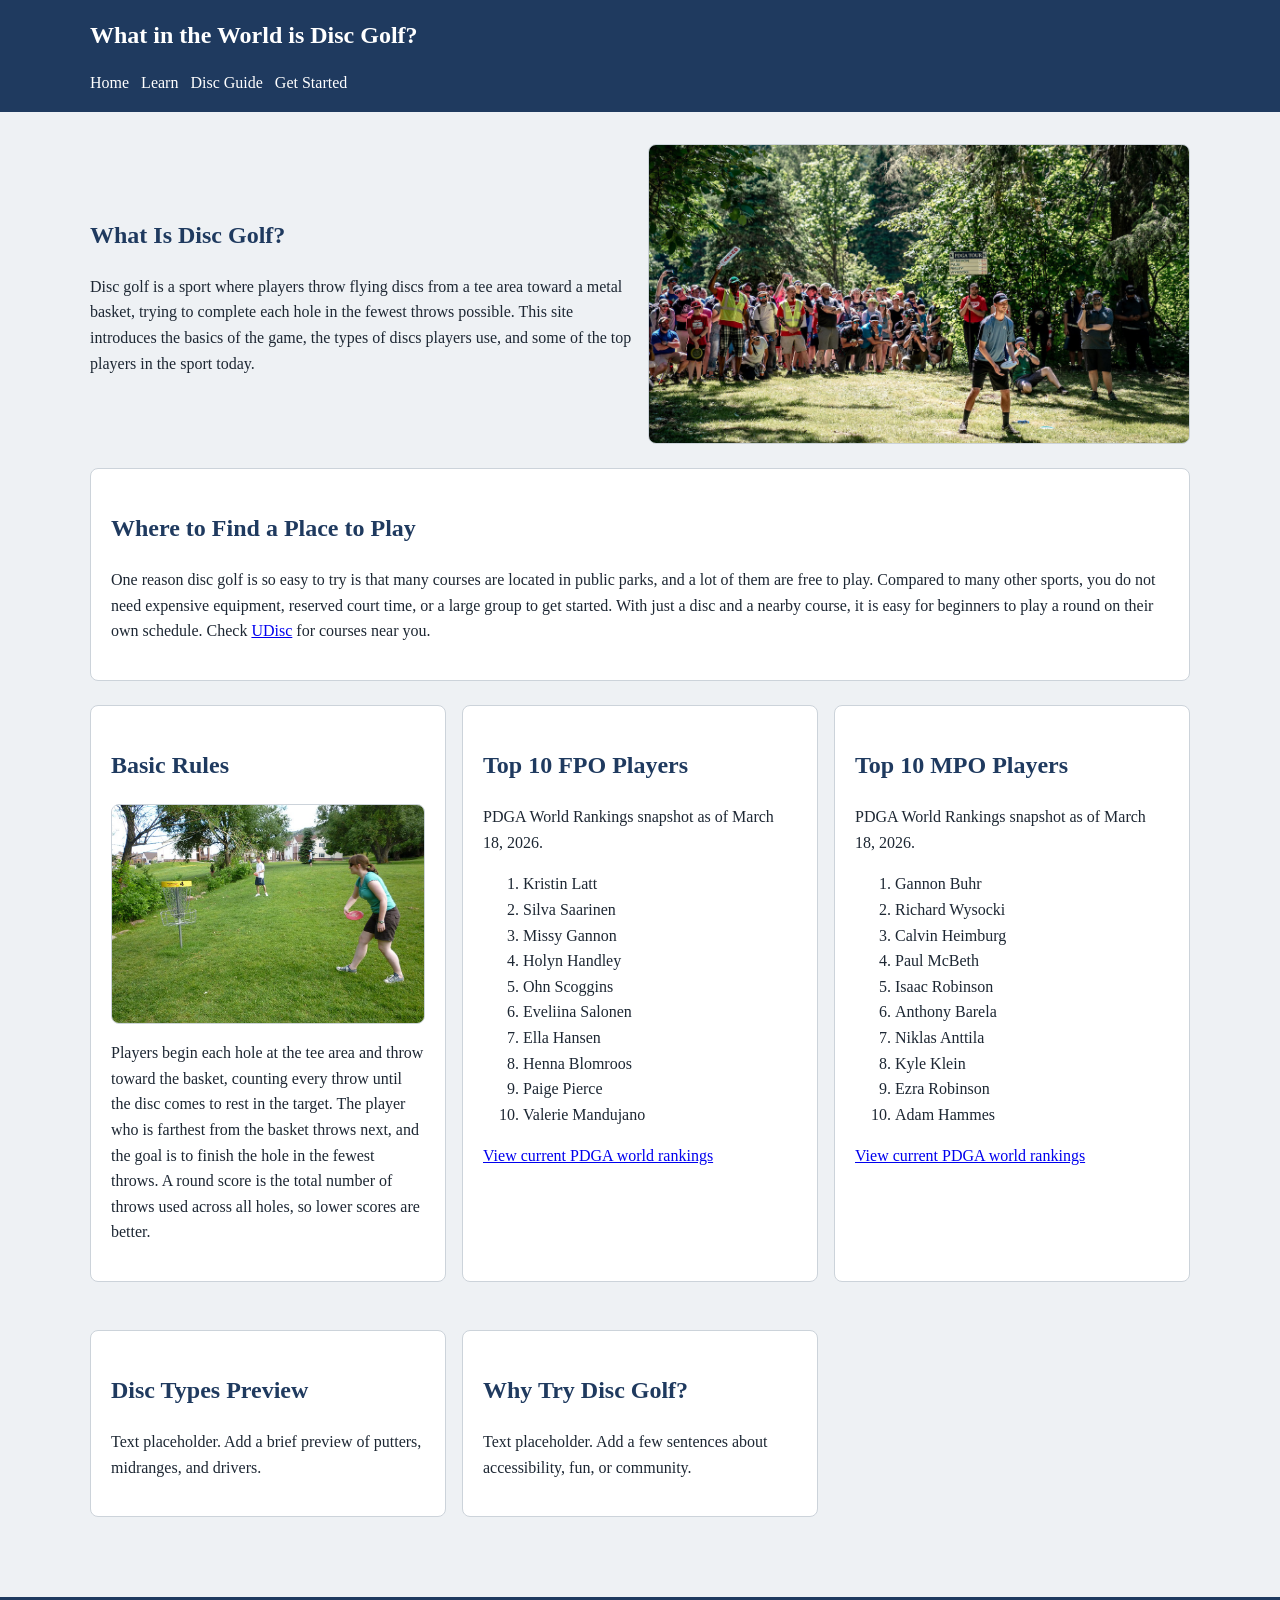
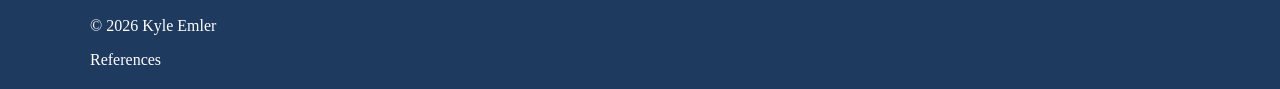
==== project/index.html @ 66f548d1 "working" ====
<!DOCTYPE html>
<html lang="en">
<head>
    <meta charset="UTF-8">
    <meta name="viewport" content="width=device-width, initial-scale=1.0">
    <meta name="description" content="Introduction to disc golf for beginners.">
    <meta name="author" content="Kyle Emler">
    <link rel="stylesheet" href="styles/project.css">
    <title>What in the World is Disc Golf? | Home</title>
</head>
<body>
    <header class="site-header">
        <div class="wrapper">
            <p class="site-title">What in the World is Disc Golf?</p>
            <nav aria-label="Main navigation">
                <ul class="nav-list">
                    <li><a href="index.html">Home</a></li>
                    <li><a href="learn.html">Learn</a></li>
                    <li><a href="discs.html">Disc Guide</a></li>
                    <li><a href="contact.html">Get Started</a></li>
                </ul>
            </nav>
        </div>
    </header>

    <main class="wrapper">
        <section class="hero">
            <div>
                <h1>What Is Disc Golf?</h1>
                <p>Disc golf is a sport where players throw flying discs from a tee area toward a metal basket, trying to complete each hole in the fewest throws possible. This site introduces the basics of the game, the types of discs players use, and some of the top players in the sport today.</p>
            </div>
            <img class="hero-image" src="images/hero-disc-golf.jpg" alt="A disc golfer throwing on a course" loading="lazy">
        </section>

        <section class="content-card">
            <h2>Where to Find a Place to Play</h2>
            <p>One reason disc golf is so easy to try is that many courses are located in public parks, and a lot of them are free to play. Compared to many other sports, you do not need expensive equipment, reserved court time, or a large group to get started. With just a disc and a nearby course, it is easy for beginners to play a round on their own schedule. Check <a href="https://udisc.com/courses" target="_blank" rel="noopener">UDisc</a> for courses near you.</p>
        </section>

        <section class="card-grid">
            <article class="content-card">
                <h2>Basic Rules</h2>
                <img class="card-image" src="images/disc-golf-putting.jpg" alt="A disc golfer putting toward a basket" loading="lazy" width="900" height="675">
                <p>Players begin each hole at the tee area and throw toward the basket, counting every throw until the disc comes to rest in the target. The player who is farthest from the basket throws next, and the goal is to finish the hole in the fewest throws. A round score is the total number of throws used across all holes, so lower scores are better.</p>
            </article>

            <article class="content-card">
                <h2>Top 10 FPO Players</h2>
                <p>PDGA World Rankings snapshot as of March 18, 2026.</p>
                <ol>
                    <li>Kristin Latt</li>
                    <li>Silva Saarinen</li>
                    <li>Missy Gannon</li>
                    <li>Holyn Handley</li>
                    <li>Ohn Scoggins</li>
                    <li>Eveliina Salonen</li>
                    <li>Ella Hansen</li>
                    <li>Henna Blomroos</li>
                    <li>Paige Pierce</li>
                    <li>Valerie Mandujano</li>
                </ol>
                <p><a href="https://www.pdga.com/world-rankings" target="_blank" rel="noopener">View current PDGA world rankings</a></p>
            </article>

            <article class="content-card">
                <h2>Top 10 MPO Players</h2>
                <p>PDGA World Rankings snapshot as of March 18, 2026.</p>
                <ol>
                    <li>Gannon Buhr</li>
                    <li>Richard Wysocki</li>
                    <li>Calvin Heimburg</li>
                    <li>Paul McBeth</li>
                    <li>Isaac Robinson</li>
                    <li>Anthony Barela</li>
                    <li>Niklas Anttila</li>
                    <li>Kyle Klein</li>
                    <li>Ezra Robinson</li>
                    <li>Adam Hammes</li>
                </ol>
                <p><a href="https://www.pdga.com/world-rankings" target="_blank" rel="noopener">View current PDGA world rankings</a></p>
            </article>
        </section>

        <section class="card-grid">
            <article class="content-card">
                <h2>Disc Types Preview</h2>
                <p>Text placeholder. Add a brief preview of putters, midranges, and drivers.</p>
            </article>

            <article class="content-card">
                <h2>Why Try Disc Golf?</h2>
                <p>Text placeholder. Add a few sentences about accessibility, fun, or community.</p>
            </article>
        </section>
    </main>

    <footer class="site-footer">
        <div class="wrapper">
            <p>&copy; <span id="currentyear"></span> Kyle Emler</p>
            <p><a href="references.html" target="_blank" rel="noopener">References</a></p>
        </div>
    </footer>

    <script src="scripts/project.js"></script>
</body>
</html>
---- project/styles/project.css ----
:root {
    --primary-color: #1f3a5f;
    --accent-color: #d9a441;
    --light-color: #eef1f4;
    --white-color: #ffffff;
    --text-color: #1d2733;
}

* {
    box-sizing: border-box;
}

body {
    margin: 0;
    font-family: Georgia, serif;
    line-height: 1.6;
    color: var(--text-color);
    background-color: var(--light-color);
}

img {
    max-width: 100%;
    display: block;
}

.wrapper {
    width: min(1100px, 92%);
    margin: 0 auto;
}

.site-header,
.site-footer {
    background-color: var(--primary-color);
    color: var(--white-color);
    padding: 1rem 0;
}

.site-title {
    margin: 0 0 1rem;
    font-size: 1.5rem;
    font-weight: bold;
}

.nav-list {
    list-style: none;
    margin: 0;
    padding: 0;
    display: flex;
    flex-direction: column;
    gap: 0.75rem;
}

.nav-list a,
.site-footer a {
    color: var(--white-color);
    text-decoration: none;
}

main {
    padding: 2rem 0;
}

.hero,
.card-grid {
    display: grid;
    gap: 1rem;
    margin-bottom: 1.5rem;
}

.page-heading,
.content-card {
    background-color: var(--white-color);
    border: 1px solid #ccd3da;
    border-radius: 8px;
    padding: 1.25rem;
    margin-bottom: 1.5rem;
}

.content-card h2,
.page-heading h1,
.hero h1 {
    color: var(--primary-color);
}

.card-image {
    width: 100%;
    height: 220px;
    object-fit: cover;
    border-radius: 8px;
    margin: 0 0 1rem;
    border: 1px solid #ccd3da;
}

.hero-image {
    width: 100%;
    height: 300px;
    object-fit: cover;
    border-radius: 8px;
    border: 1px solid #ccd3da;
}

.image-placeholder {
    min-height: 180px;
    display: grid;
    place-items: center;
    padding: 1rem;
    margin: 1rem 0;
    border: 2px dashed var(--accent-color);
    background-color: #faf7ef;
    color: var(--primary-color);
    text-align: center;
}

form {
    display: grid;
    gap: 0.75rem;
}

input,
select,
textarea,
button {
    font: inherit;
    padding: 0.75rem;
}

button {
    border: none;
    background-color: var(--accent-color);
    color: #1b1b1b;
    cursor: pointer;
}

.site-footer .wrapper {
    display: flex;
    flex-direction: column;
    gap: 0.5rem;
}

.site-footer p {
    margin: 0;
}

@media (min-width: 700px) {
    .nav-list {
        flex-direction: row;
        flex-wrap: wrap;
    }

    .hero {
        grid-template-columns: 1fr 1fr;
        align-items: center;
    }

    .card-grid {
        grid-template-columns: repeat(2, 1fr);
    }
}

@media (min-width: 900px) {
    .card-grid {
        grid-template-columns: repeat(3, 1fr);
    }
}
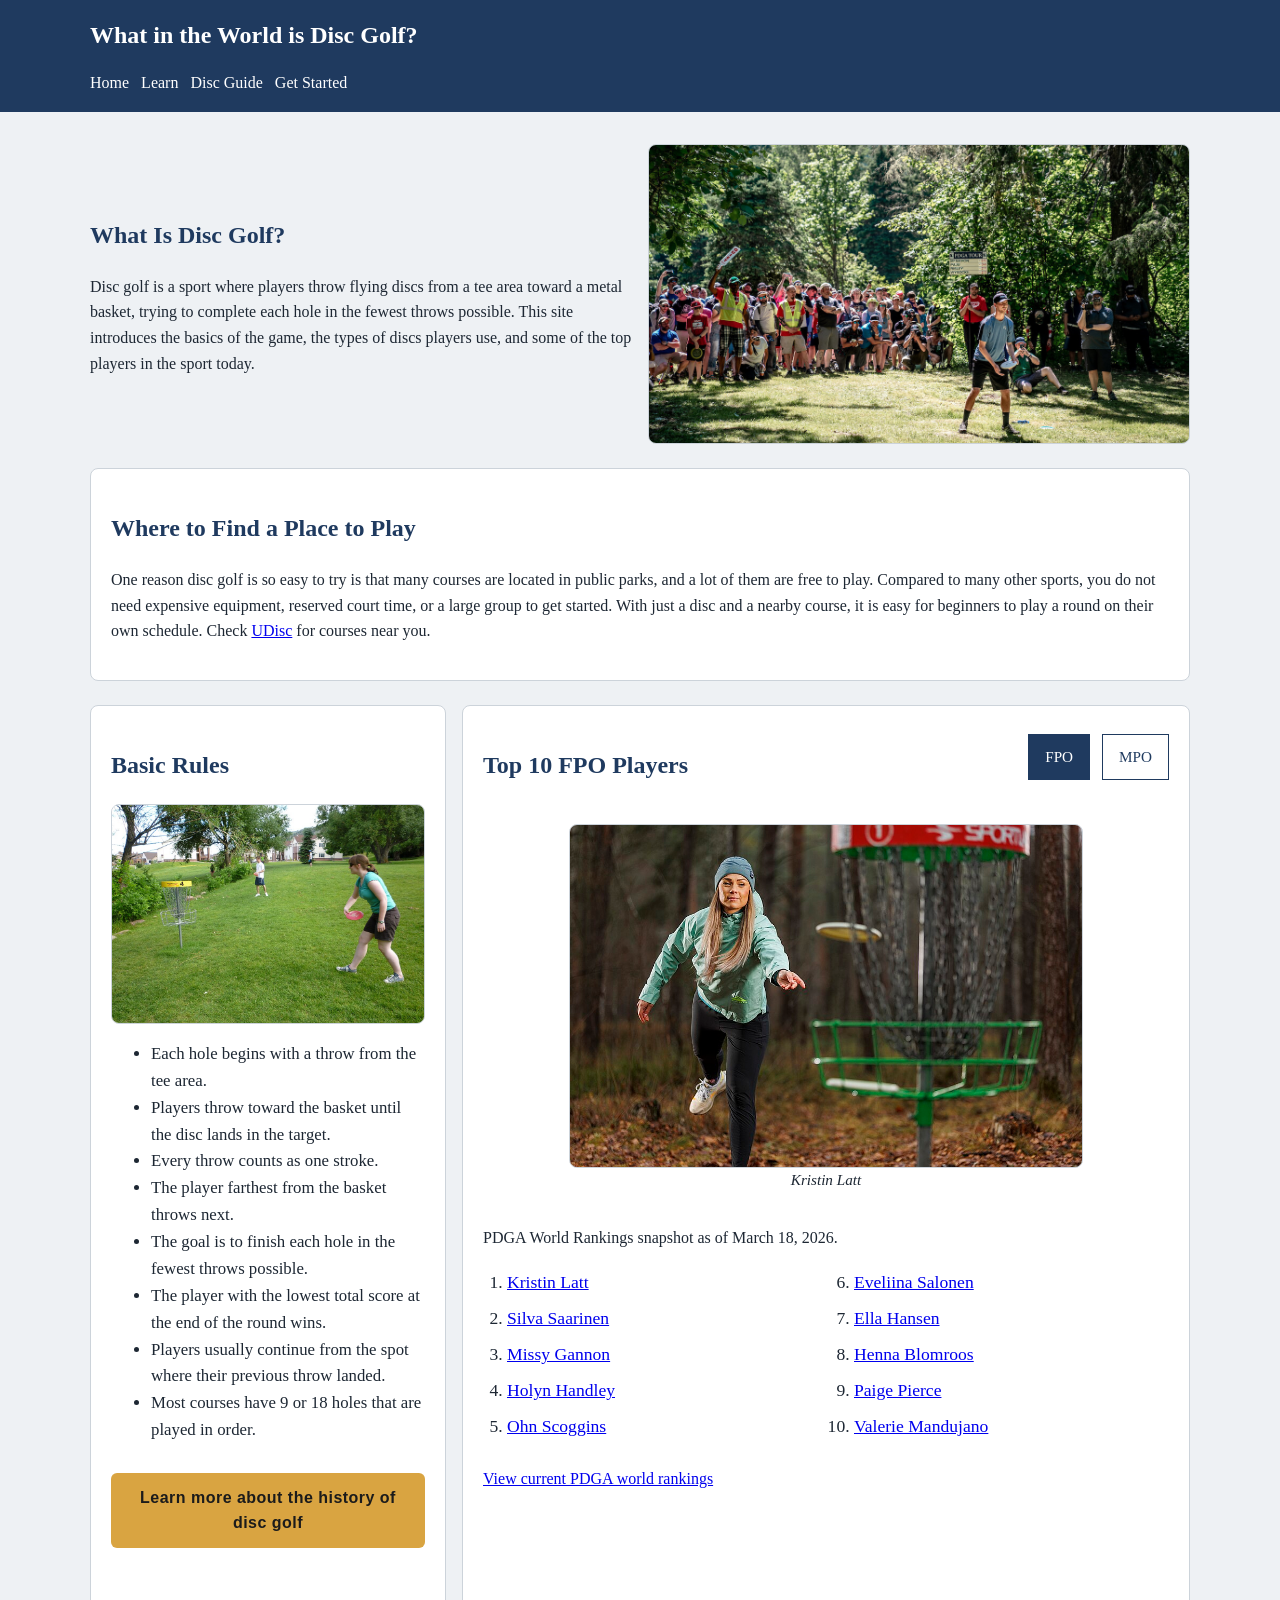
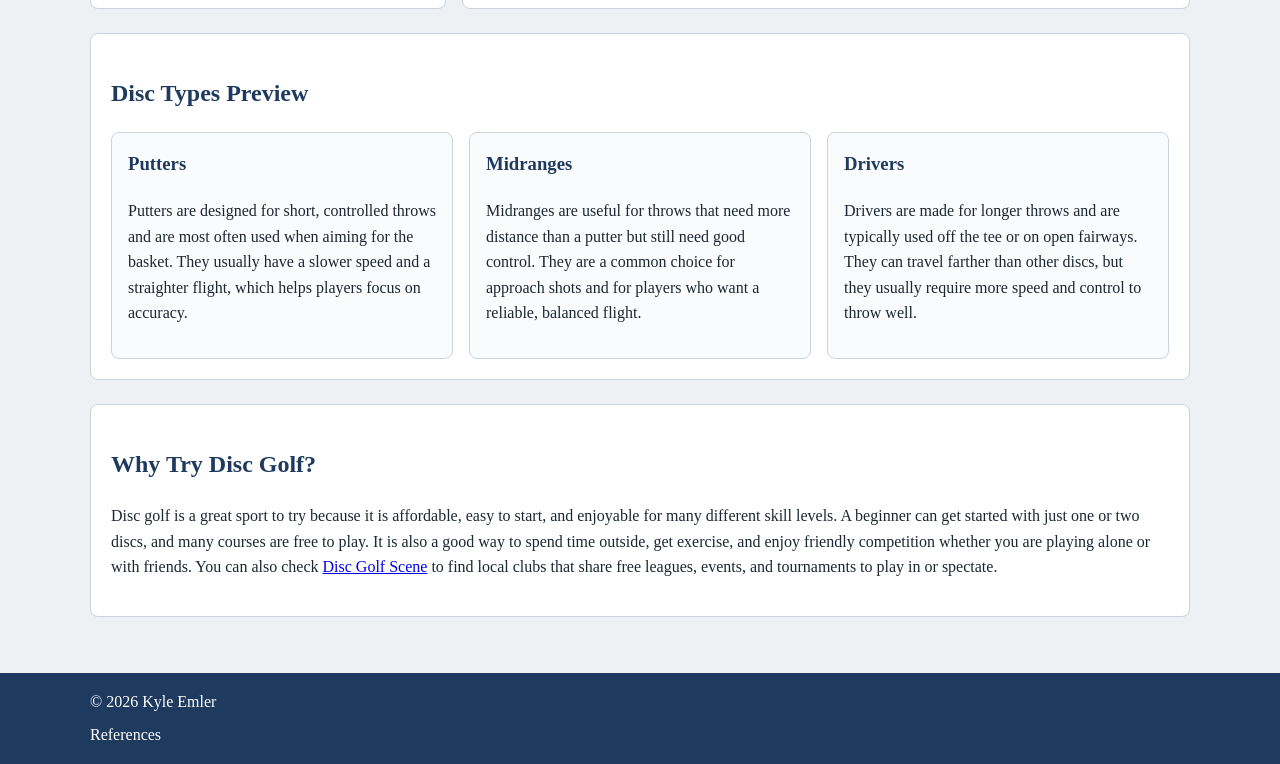
==== commit d81f5e08: "commit" ====
--- a/project/index.html
+++ b/project/index.html
@@ -38,59 +38,67 @@
         </section>
 
         <section class="card-grid">
-            <article class="content-card">
+            <article class="content-card rules-card">
                 <h2>Basic Rules</h2>
                 <img class="card-image" src="images/disc-golf-putting.jpg" alt="A disc golfer putting toward a basket" loading="lazy" width="900" height="675">
-                <p>Players begin each hole at the tee area and throw toward the basket, counting every throw until the disc comes to rest in the target. The player who is farthest from the basket throws next, and the goal is to finish the hole in the fewest throws. A round score is the total number of throws used across all holes, so lower scores are better.</p>
+                <ul>
+                    <li>Each hole begins with a throw from the tee area.</li>
+                    <li>Players throw toward the basket until the disc lands in the target.</li>
+                    <li>Every throw counts as one stroke.</li>
+                    <li>The player farthest from the basket throws next.</li>
+                    <li>The goal is to finish each hole in the fewest throws possible.</li>
+                    <li>The player with the lowest total score at the end of the round wins.</li>
+                    <li>Players usually continue from the spot where their previous throw landed.</li>
+                    <li>Most courses have 9 or 18 holes that are played in order.</li>
+                </ul>
+                <p><a class="button-link" href="learn.html">Learn more about the history of disc golf</a></p>
             </article>
 
-            <article class="content-card">
-                <h2>Top 10 FPO Players</h2>
-                <p>PDGA World Rankings snapshot as of March 18, 2026.</p>
-                <ol>
-                    <li>Kristin Latt</li>
-                    <li>Silva Saarinen</li>
-                    <li>Missy Gannon</li>
-                    <li>Holyn Handley</li>
-                    <li>Ohn Scoggins</li>
-                    <li>Eveliina Salonen</li>
-                    <li>Ella Hansen</li>
-                    <li>Henna Blomroos</li>
-                    <li>Paige Pierce</li>
-                    <li>Valerie Mandujano</li>
-                </ol>
-                <p><a href="https://www.pdga.com/world-rankings" target="_blank" rel="noopener">View current PDGA world rankings</a></p>
-            </article>
-
-            <article class="content-card">
-                <h2>Top 10 MPO Players</h2>
-                <p>PDGA World Rankings snapshot as of March 18, 2026.</p>
-                <ol>
-                    <li>Gannon Buhr</li>
-                    <li>Richard Wysocki</li>
-                    <li>Calvin Heimburg</li>
-                    <li>Paul McBeth</li>
-                    <li>Isaac Robinson</li>
-                    <li>Anthony Barela</li>
-                    <li>Niklas Anttila</li>
-                    <li>Kyle Klein</li>
-                    <li>Ezra Robinson</li>
-                    <li>Adam Hammes</li>
-                </ol>
-                <p><a href="https://www.pdga.com/world-rankings" target="_blank" rel="noopener">View current PDGA world rankings</a></p>
+            <article class="content-card leaderboard-card">
+                <div class="leaderboard-layout">
+                    <div class="leaderboard-top">
+                        <h2 id="leaderboard-heading">Top 10 FPO Players</h2>
+                        <div class="toggle-group" aria-label="Leaderboard division selector">
+                            <button class="toggle-button is-active" type="button" data-division="fpo">FPO</button>
+                            <button class="toggle-button" type="button" data-division="mpo">MPO</button>
+                        </div>
+                    </div>
+                    <figure class="leaderboard-figure">
+                        <img id="leaderboard-image" class="card-image leaderboard-image" src="images/kristin-latt.jpg" alt="Kristin Latt at a disc golf event" loading="lazy" width="900" height="675">
+                        <figcaption id="leaderboard-caption" class="leaderboard-caption">Kristin Latt</figcaption>
+                    </figure>
+                    <div class="leaderboard-details">
+                        <p id="leaderboard-date">PDGA World Rankings snapshot as of March 18, 2026.</p>
+                        <ol id="leaderboard-list"></ol>
+                        <p><a href="https://www.pdga.com/world-rankings" target="_blank" rel="noopener">View current PDGA world rankings</a></p>
+                    </div>
+                </div>
             </article>
         </section>
 
-        <section class="card-grid">
-            <article class="content-card">
-                <h2>Disc Types Preview</h2>
-                <p>Text placeholder. Add a brief preview of putters, midranges, and drivers.</p>
-            </article>
+        <section class="content-card full-width-card">
+            <h2>Disc Types Preview</h2>
+            <div class="three-column-preview">
+                <article class="preview-column">
+                    <h3>Putters</h3>
+                    <p>Putters are designed for short, controlled throws and are most often used when aiming for the basket. They usually have a slower speed and a straighter flight, which helps players focus on accuracy.</p>
+                </article>
 
-            <article class="content-card">
-                <h2>Why Try Disc Golf?</h2>
-                <p>Text placeholder. Add a few sentences about accessibility, fun, or community.</p>
-            </article>
+                <article class="preview-column">
+                    <h3>Midranges</h3>
+                    <p>Midranges are useful for throws that need more distance than a putter but still need good control. They are a common choice for approach shots and for players who want a reliable, balanced flight.</p>
+                </article>
+
+                <article class="preview-column">
+                    <h3>Drivers</h3>
+                    <p>Drivers are made for longer throws and are typically used off the tee or on open fairways. They can travel farther than other discs, but they usually require more speed and control to throw well.</p>
+                </article>
+            </div>
+        </section>
+
+        <section class="content-card full-width-card">
+            <h2>Why Try Disc Golf?</h2>
+            <p>Disc golf is a great sport to try because it is affordable, easy to start, and enjoyable for many different skill levels. A beginner can get started with just one or two discs, and many courses are free to play. It is also a good way to spend time outside, get exercise, and enjoy friendly competition whether you are playing alone or with friends. You can also check <a href="https://www.discgolfscene.com/clubs" target="_blank" rel="noopener">Disc Golf Scene</a> to find local clubs that share free leagues, events, and tournaments to play in or spectate.</p>
         </section>
     </main>
 
--- a/project/styles/project.css
+++ b/project/styles/project.css
@@ -67,6 +67,10 @@
     margin-bottom: 1.5rem;
 }
 
+.card-grid {
+    align-items: stretch;
+}
+
 .page-heading,
 .content-card {
     background-color: var(--white-color);
@@ -82,6 +86,127 @@
     color: var(--primary-color);
 }
 
+.card-grid .content-card {
+    height: 100%;
+}
+
+.leaderboard-card {
+    grid-column: span 2;
+}
+
+.full-width-card {
+    margin-bottom: 1.5rem;
+}
+
+.rules-card ul {
+    font-size: 1.05rem;
+}
+
+.leaderboard-layout {
+    display: grid;
+    gap: 1rem;
+}
+
+.leaderboard-top,
+.leaderboard-figure,
+.leaderboard-details {
+    grid-column: 1 / -1;
+}
+
+.leaderboard-top {
+    display: flex;
+    justify-content: space-between;
+    align-items: center;
+    flex-wrap: wrap;
+    gap: 0.75rem;
+}
+
+.leaderboard-figure {
+    margin: 0;
+    text-align: center;
+}
+
+.leaderboard-image.card-image {
+    width: 75%;
+    margin: .25rem auto;
+    height: auto;
+    object-fit: contain;
+    background-color: #f5f7fa;
+}
+
+.leaderboard-caption {
+    margin: -0.25rem 0 0;
+    font-size: 0.95rem;
+    font-style: italic;
+    text-align: center;
+}
+
+.leaderboard-details {
+    text-align: left;
+}
+
+#leaderboard-list {
+    columns: 2;
+    column-gap: 2rem;
+    padding-left: 1.5rem;
+    font-size: 1.1rem;
+}
+
+#leaderboard-list li {
+    break-inside: avoid;
+    margin-bottom: 0.5rem;
+}
+
+.toggle-group {
+    display: flex;
+    gap: 0.75rem;
+    margin-bottom: 1rem;
+}
+
+.toggle-button {
+    border: 1px solid var(--primary-color);
+    background-color: var(--white-color);
+    color: var(--primary-color);
+    font-size: 0.95rem;
+    padding: 0.6rem 1rem;
+}
+
+.toggle-button.is-active {
+    background-color: var(--primary-color);
+    color: var(--white-color);
+}
+
+.button-link {
+    display: inline-block;
+    margin-top: 0.75rem;
+    padding: 0.75rem 1rem;
+    border-radius: 6px;
+    background-color: var(--accent-color);
+    color: #1b1b1b;
+    text-decoration: none;
+    text-align: center;
+    font-family: "Trebuchet MS", Verdana, sans-serif;
+    font-weight: bold;
+    letter-spacing: 0.03em;
+}
+
+.three-column-preview {
+    display: grid;
+    gap: 1rem;
+}
+
+.preview-column {
+    border: 1px solid #ccd3da;
+    border-radius: 8px;
+    padding: 1rem;
+    background-color: #fafbfd;
+}
+
+.preview-column h3 {
+    margin-top: 0;
+    color: var(--primary-color);
+}
+
 .card-image {
     width: 100%;
     height: 220px;
@@ -91,6 +216,11 @@
     border: 1px solid #ccd3da;
 }
 
+.full-image.card-image {
+    height: auto;
+    object-fit: contain;
+}
+
 .hero-image {
     width: 100%;
     height: 300px;
@@ -141,6 +271,12 @@
     margin: 0;
 }
 
+@media (max-width: 699px) {
+    .leaderboard-card {
+        grid-column: auto;
+    }
+}
+
 @media (min-width: 700px) {
     .nav-list {
         flex-direction: row;
@@ -155,10 +291,18 @@
     .card-grid {
         grid-template-columns: repeat(2, 1fr);
     }
+
+    .leaderboard-layout {
+        align-items: start;
+    }
 }
 
 @media (min-width: 900px) {
     .card-grid {
         grid-template-columns: repeat(3, 1fr);
     }
-}
+
+    .three-column-preview {
+        grid-template-columns: repeat(3, 1fr);
+    }
+}
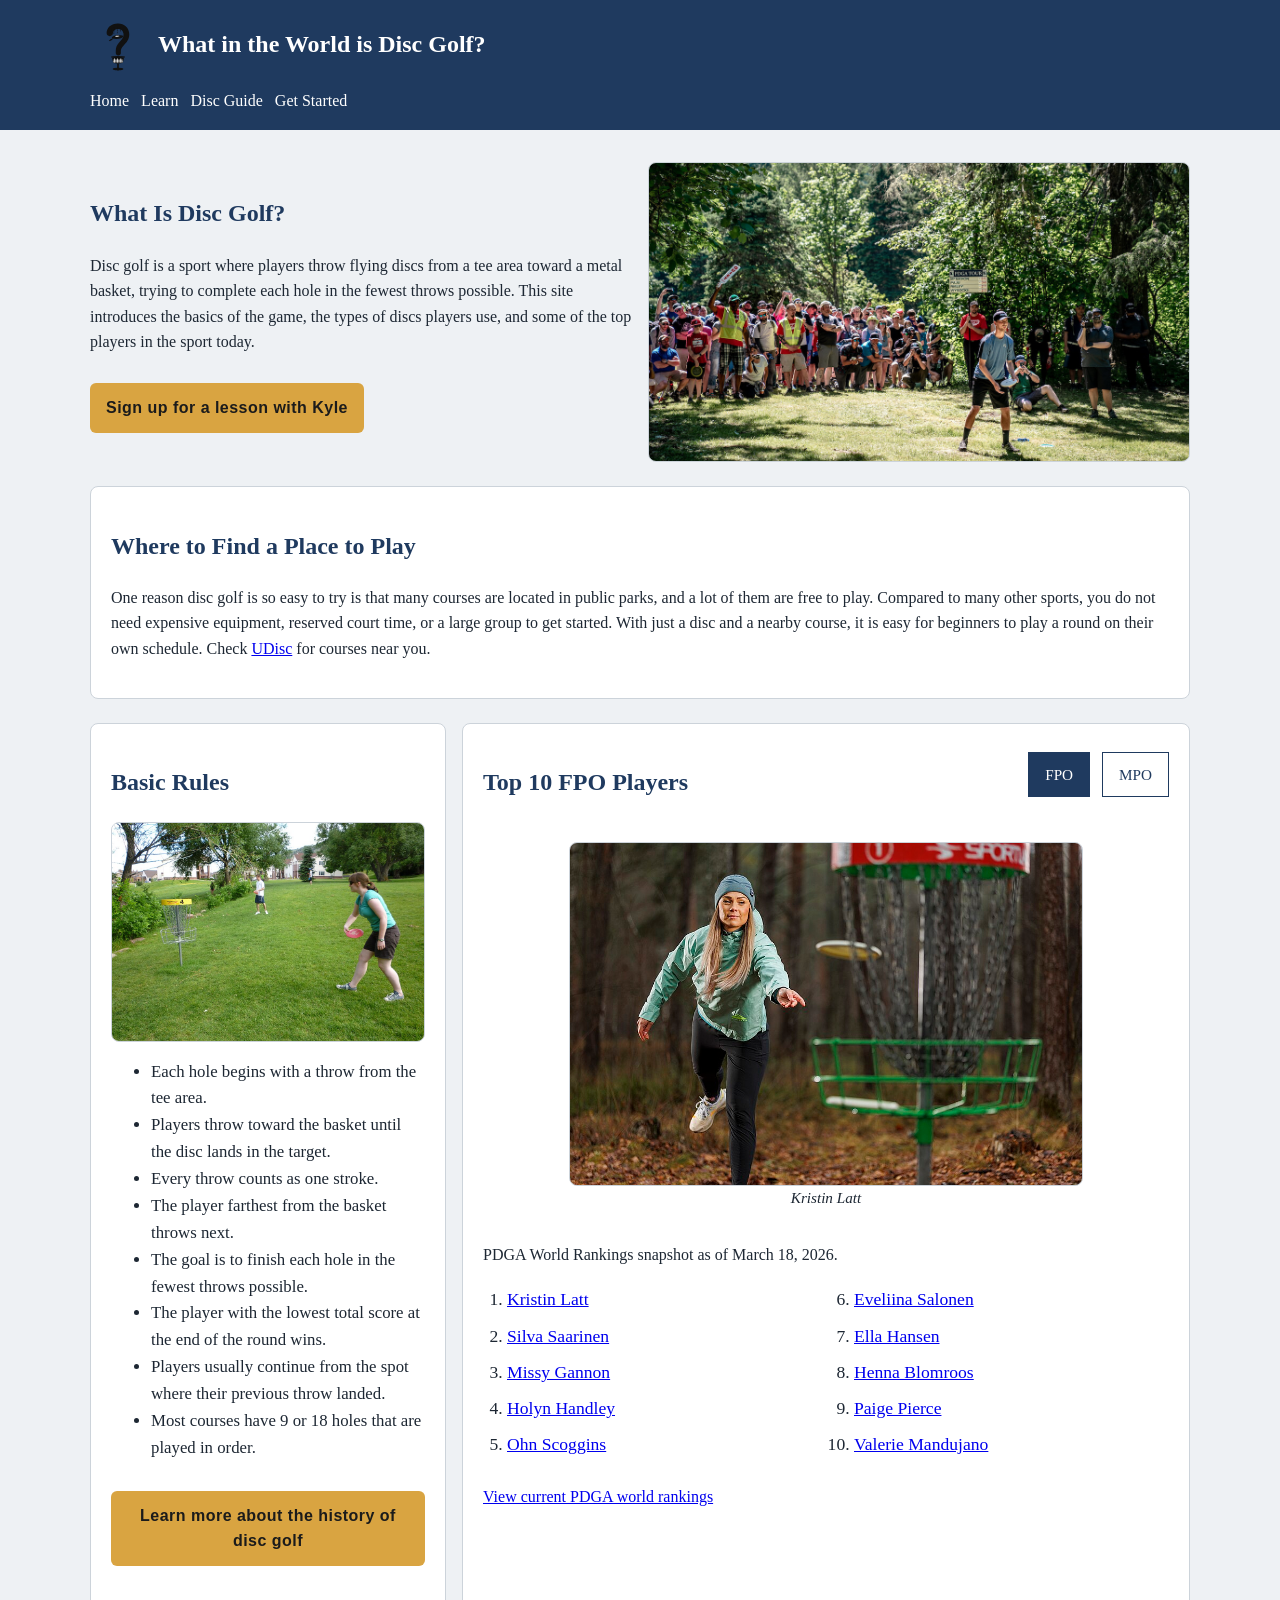
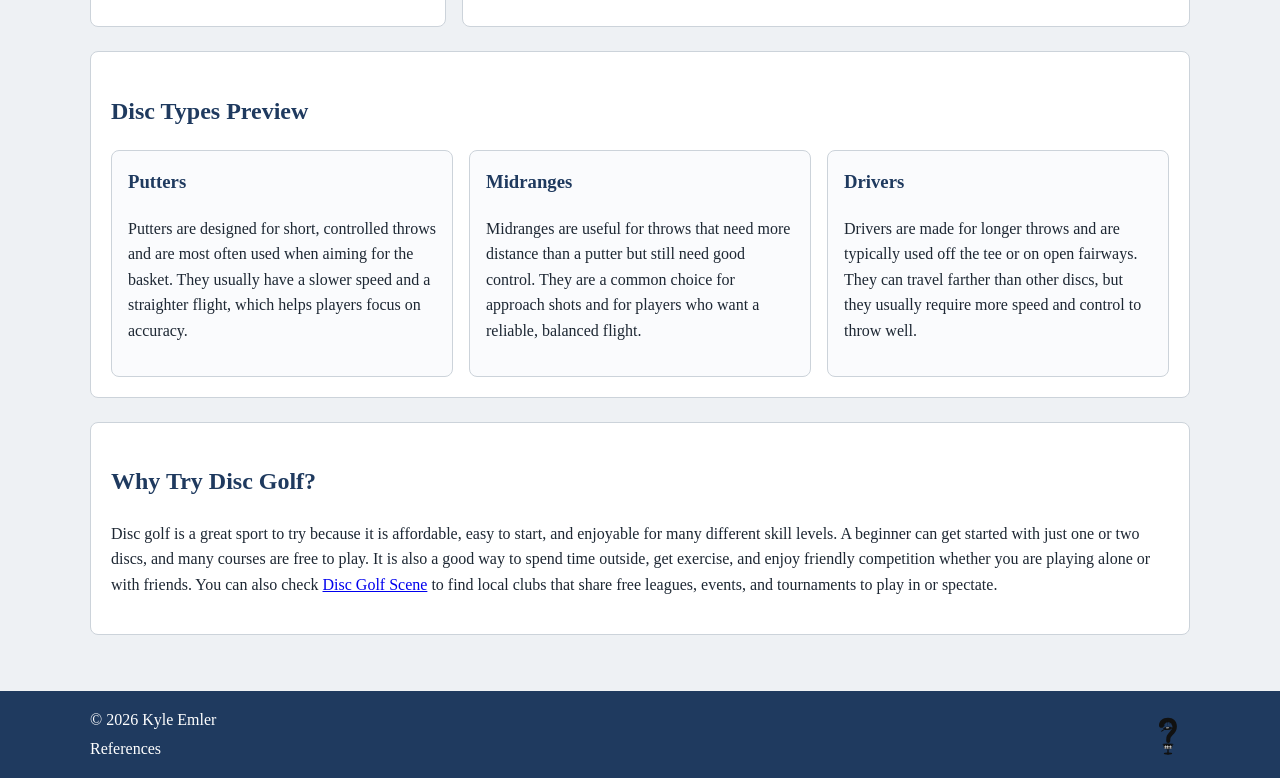
==== commit 5237c4d5: "all done" ====
--- a/project/index.html
+++ b/project/index.html
@@ -11,10 +11,13 @@
 <body>
     <header class="site-header">
         <div class="wrapper">
-            <p class="site-title">What in the World is Disc Golf?</p>
+            <a class="brand" href="index.html">
+                <img class="site-logo" src="images/disc_golf_question_mark_logo.svg" alt="Disc golf basket and question mark logo">
+                <p class="site-title">What in the World is Disc Golf?</p>
+            </a>
             <nav aria-label="Main navigation">
                 <ul class="nav-list">
-                    <li><a href="index.html">Home</a></li>
+                    <li><a href="index.html" aria-current="page">Home</a></li>
                     <li><a href="learn.html">Learn</a></li>
                     <li><a href="discs.html">Disc Guide</a></li>
                     <li><a href="contact.html">Get Started</a></li>
@@ -28,6 +31,7 @@
             <div>
                 <h1>What Is Disc Golf?</h1>
                 <p>Disc golf is a sport where players throw flying discs from a tee area toward a metal basket, trying to complete each hole in the fewest throws possible. This site introduces the basics of the game, the types of discs players use, and some of the top players in the sport today.</p>
+                <p><a class="button-link" href="contact.html">Sign up for a lesson with Kyle</a></p>
             </div>
             <img class="hero-image" src="images/hero-disc-golf.jpg" alt="A disc golfer throwing on a course" loading="lazy">
         </section>
@@ -104,8 +108,11 @@
 
     <footer class="site-footer">
         <div class="wrapper">
-            <p>&copy; <span id="currentyear"></span> Kyle Emler</p>
-            <p><a href="references.html" target="_blank" rel="noopener">References</a></p>
+            <div class="footer-text">
+                <p>&copy; <span id="currentyear"></span> Kyle Emler</p>
+                <p><a href="references.html" target="_blank" rel="noopener">References</a></p>
+            </div>
+            <img class="footer-logo" src="images/disc_golf_question_mark_logo.svg" alt="">
         </div>
     </footer>
 
--- a/project/styles/project.css
+++ b/project/styles/project.css
@@ -36,9 +36,31 @@
 }
 
 .site-title {
-    margin: 0 0 1rem;
+    margin: 0;
     font-size: 1.5rem;
     font-weight: bold;
+}
+
+.brand {
+    display: flex;
+    align-items: center;
+    gap: 0.75rem;
+    margin-bottom: 1rem;
+    color: inherit;
+    text-decoration: none;
+}
+
+.site-logo {
+    width: 56px;
+    height: 56px;
+    object-fit: contain;
+    background: transparent;
+}
+
+.footer-logo {
+    width: 44px;
+    height: 44px;
+    object-fit: contain;
 }
 
 .nav-list {
@@ -216,6 +238,12 @@
     border: 1px solid #ccd3da;
 }
 
+.disc-product-image {
+    background-color: #ffffff;
+    object-fit: contain;
+    padding: 0.75rem;
+}
+
 .full-image.card-image {
     height: auto;
     object-fit: contain;
@@ -229,21 +257,33 @@
     border: 1px solid #ccd3da;
 }
 
-.image-placeholder {
-    min-height: 180px;
-    display: grid;
-    place-items: center;
-    padding: 1rem;
-    margin: 1rem 0;
-    border: 2px dashed var(--accent-color);
-    background-color: #faf7ef;
-    color: var(--primary-color);
+form {
+    display: grid;
+    gap: 0.75rem;
+}
+
+.form-fieldset {
+    margin: 0;
+    padding: 0;
+    border: none;
+    display: grid;
+    gap: 0.5rem;
+}
+
+.lesson-figure {
+    margin: 0;
     text-align: center;
 }
 
-form {
-    display: grid;
-    gap: 0.75rem;
+.lesson-photo {
+    max-width: 700px;
+    margin-left: auto;
+    margin-right: auto;
+}
+
+.required-mark {
+    color: #b30000;
+    font-weight: bold;
 }
 
 input,
@@ -263,12 +303,24 @@
 
 .site-footer .wrapper {
     display: flex;
+    flex-direction: row;
+    align-items: center;
+    justify-content: flex-start;
+    gap: 0.5rem;
+}
+
+.footer-text {
+    display: flex;
     flex-direction: column;
-    gap: 0.5rem;
+    gap: 0.25rem;
 }
 
 .site-footer p {
     margin: 0;
+}
+
+.footer-logo {
+    margin-left: auto;
 }
 
 @media (max-width: 699px) {
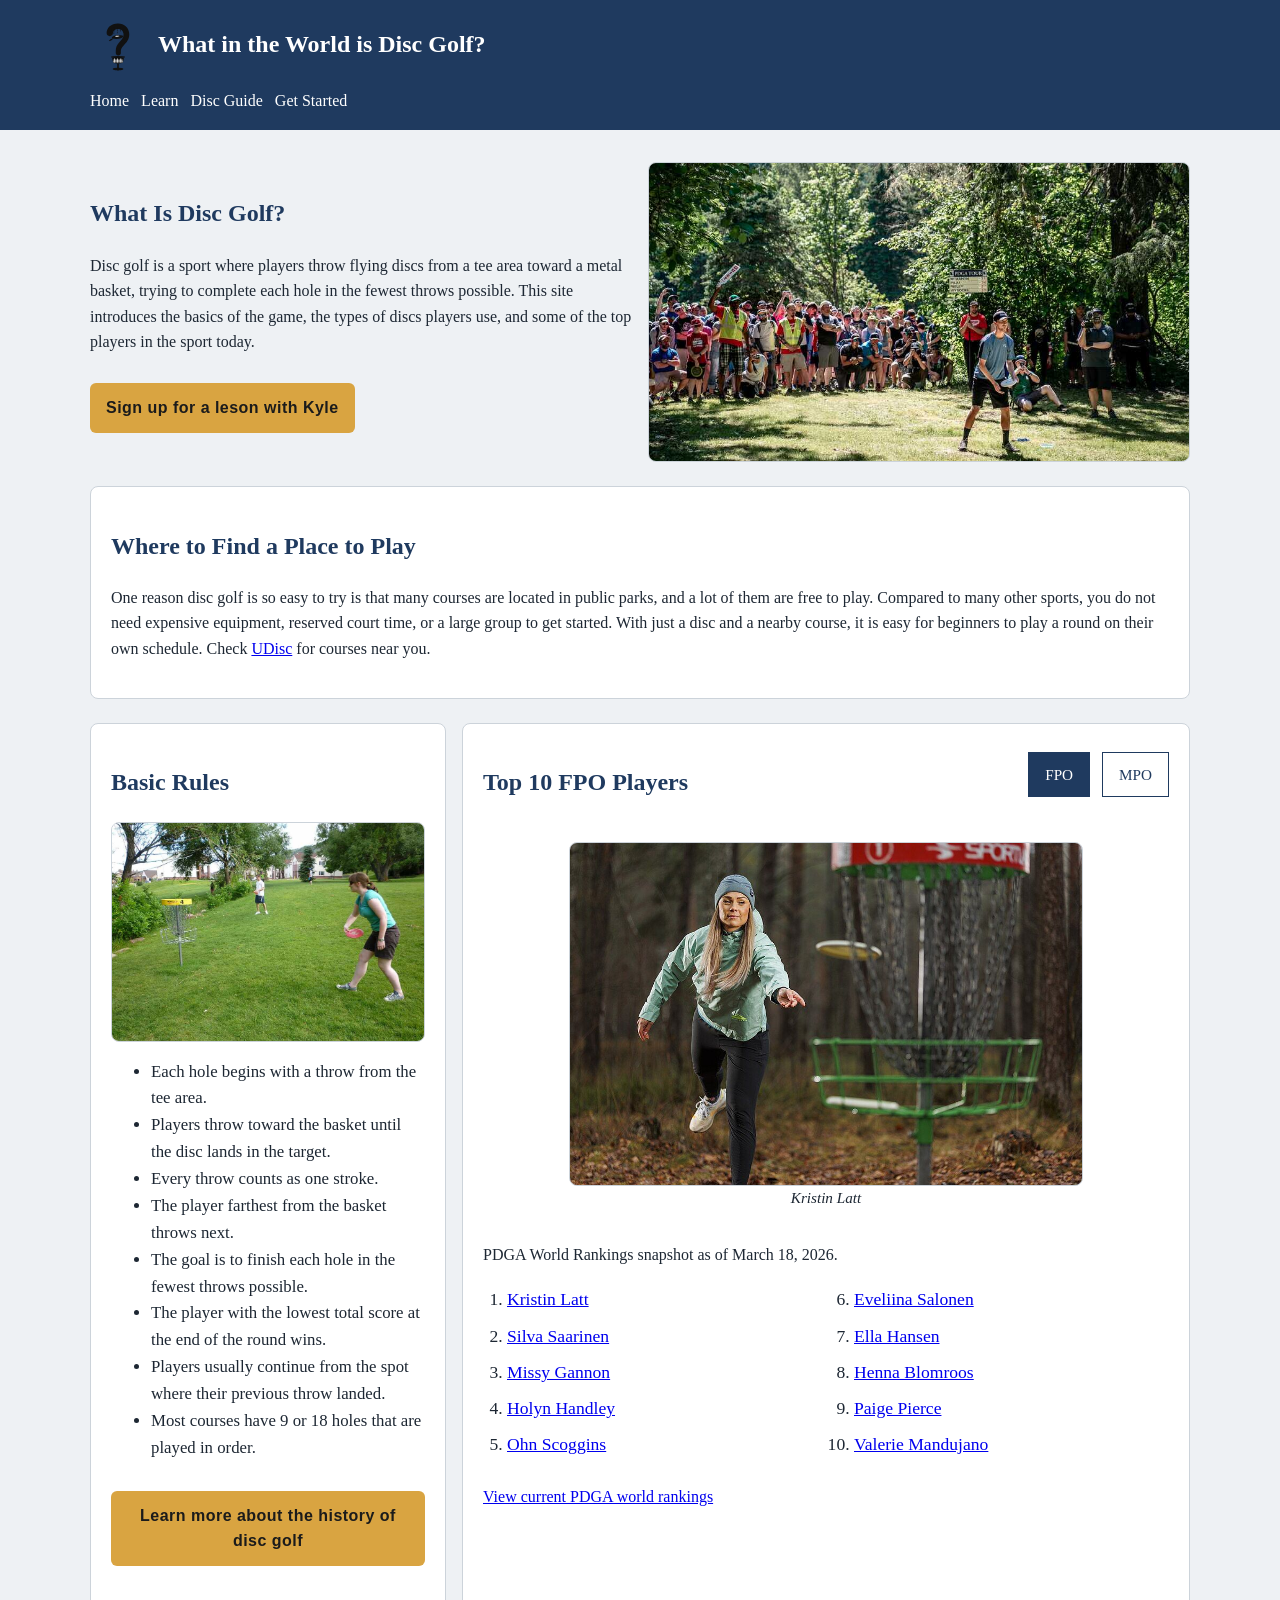
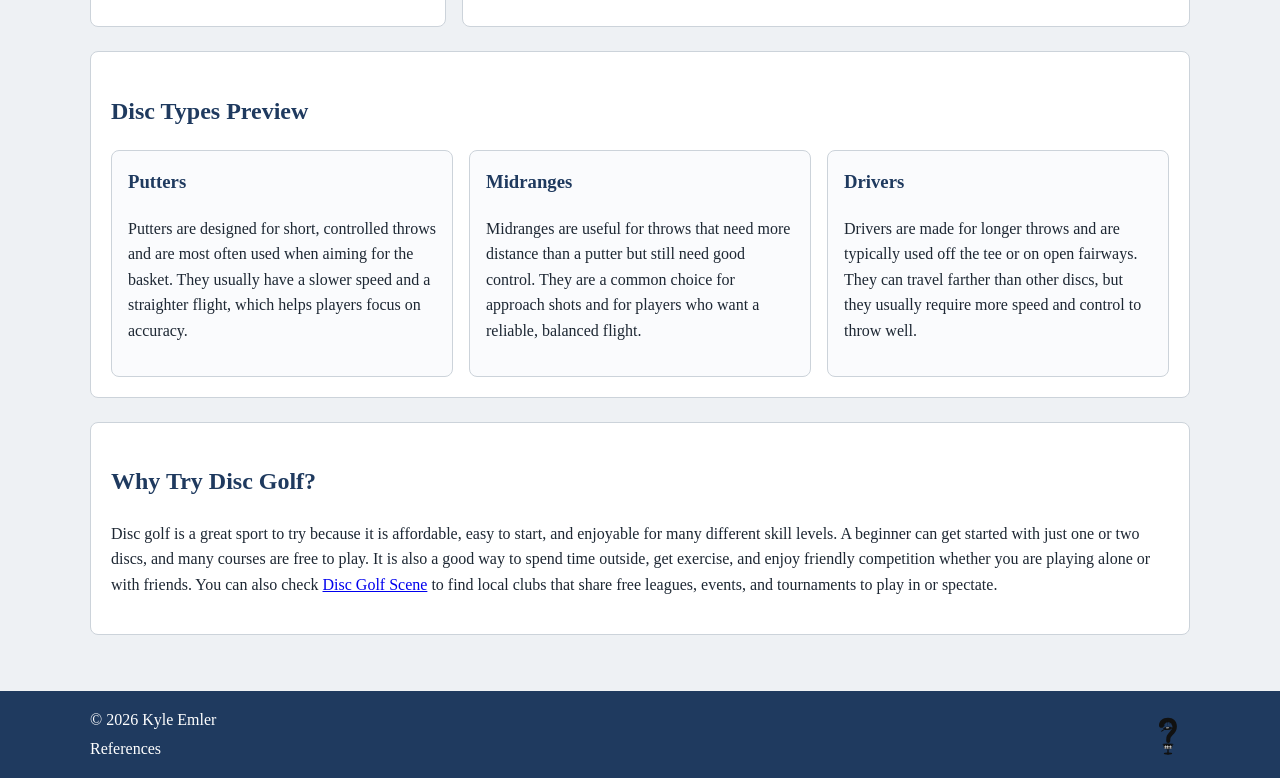
==== commit eb912c20: "all done" ====
--- a/project/index.html
+++ b/project/index.html
@@ -16,7 +16,7 @@
                 <p class="site-title">What in the World is Disc Golf?</p>
             </a>
             <nav aria-label="Main navigation">
-                <ul class="nav-list">
+                <ul class="nav">
                     <li><a href="index.html" aria-current="page">Home</a></li>
                     <li><a href="learn.html">Learn</a></li>
                     <li><a href="discs.html">Disc Guide</a></li>
@@ -31,7 +31,7 @@
             <div>
                 <h1>What Is Disc Golf?</h1>
                 <p>Disc golf is a sport where players throw flying discs from a tee area toward a metal basket, trying to complete each hole in the fewest throws possible. This site introduces the basics of the game, the types of discs players use, and some of the top players in the sport today.</p>
-                <p><a class="button-link" href="contact.html">Sign up for a lesson with Kyle</a></p>
+                <p><a class="button-link" href="contact.html">Sign up for a leson with Kyle</a></p>
             </div>
             <img class="hero-image" src="images/hero-disc-golf.jpg" alt="A disc golfer throwing on a course" loading="lazy">
         </section>
@@ -43,7 +43,7 @@
 
         <section class="card-grid">
             <article class="content-card rules-card">
-                <h2>Basic Rules</h2>
+                <h2>Basic  Rules</h2>
                 <img class="card-image" src="images/disc-golf-putting.jpg" alt="A disc golfer putting toward a basket" loading="lazy" width="900" height="675">
                 <ul>
                     <li>Each hole begins with a throw from the tee area.</li>
@@ -82,18 +82,18 @@
 
         <section class="content-card full-width-card">
             <h2>Disc Types Preview</h2>
-            <div class="three-column-preview">
-                <article class="preview-column">
+            <div class="disc-preview">
+                <article class="disc-column">
                     <h3>Putters</h3>
-                    <p>Putters are designed for short, controlled throws and are most often used when aiming for the basket. They usually have a slower speed and a straighter flight, which helps players focus on accuracy.</p>
+                    <p>Putters  are designed for short, controlled throws and are most often used when aiming for the basket. They usually have a slower speed and a straighter flight, which helps players focus on accuracy.</p>
                 </article>
 
-                <article class="preview-column">
+                <article class="disc-column">
                     <h3>Midranges</h3>
                     <p>Midranges are useful for throws that need more distance than a putter but still need good control. They are a common choice for approach shots and for players who want a reliable, balanced flight.</p>
                 </article>
 
-                <article class="preview-column">
+                <article class="disc-column">
                     <h3>Drivers</h3>
                     <p>Drivers are made for longer throws and are typically used off the tee or on open fairways. They can travel farther than other discs, but they usually require more speed and control to throw well.</p>
                 </article>
--- a/project/styles/project.css
+++ b/project/styles/project.css
@@ -63,7 +63,7 @@
     object-fit: contain;
 }
 
-.nav-list {
+.nav {
     list-style: none;
     margin: 0;
     padding: 0;
@@ -72,7 +72,7 @@
     gap: 0.75rem;
 }
 
-.nav-list a,
+.nav a,
 .site-footer a {
     color: var(--white-color);
     text-decoration: none;
@@ -212,19 +212,19 @@
     letter-spacing: 0.03em;
 }
 
-.three-column-preview {
+.disc-preview {
     display: grid;
     gap: 1rem;
 }
 
-.preview-column {
+.disc-column {
     border: 1px solid #ccd3da;
     border-radius: 8px;
     padding: 1rem;
     background-color: #fafbfd;
 }
 
-.preview-column h3 {
+.disc-column h3 {
     margin-top: 0;
     color: var(--primary-color);
 }
@@ -281,7 +281,7 @@
     margin-right: auto;
 }
 
-.required-mark {
+.recquired {
     color: #b30000;
     font-weight: bold;
 }
@@ -330,7 +330,7 @@
 }
 
 @media (min-width: 700px) {
-    .nav-list {
+    .nav {
         flex-direction: row;
         flex-wrap: wrap;
     }
@@ -354,7 +354,7 @@
         grid-template-columns: repeat(3, 1fr);
     }
 
-    .three-column-preview {
+    .disc-preview {
         grid-template-columns: repeat(3, 1fr);
     }
 }
